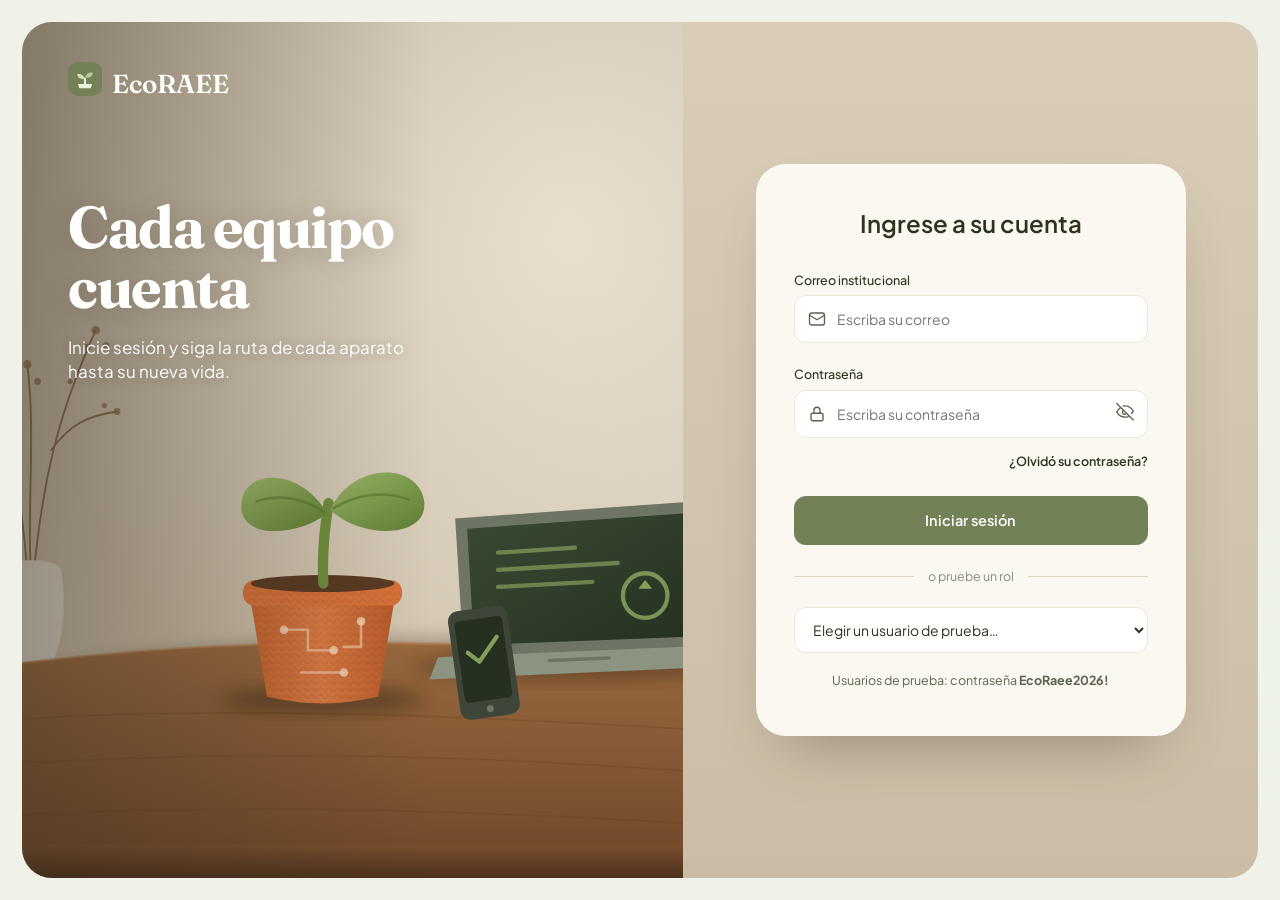
==== frontend/index.html @ bc78b068 "Segundo avance: EcoRAEE Cloud local (frontend, API y base de datos) - Frontend HTML/CSS/JS con login" ====
<!doctype html>
<html lang="es">
<head>
  <meta charset="utf-8">
  <meta name="viewport" content="width=device-width, initial-scale=1">
  <title>EcoRAEE Cloud</title>
  <link rel="icon" href="assets/img/favicon.svg" type="image/svg+xml">
  <link rel="preconnect" href="https://fonts.googleapis.com">
  <link rel="preconnect" href="https://fonts.gstatic.com" crossorigin>
  <link href="https://fonts.googleapis.com/css2?family=Fraunces:opsz,wght@9..144,500;9..144,600;9..144,700&family=Plus+Jakarta+Sans:wght@400;500;600;700&display=swap" rel="stylesheet">
  <link rel="stylesheet" href="css/styles.css">
</head>
<body>
  <div class="app">
    <aside class="lateral" id="lateral" aria-label="Menú principal"></aside>
    <div class="principal">
      <header class="barra">
        <button class="btn-icono menu-movil" id="abrir-menu" aria-label="Abrir menú"></button>
        <form class="buscador" id="buscador" role="search">
          <label class="sr-only" for="q">Buscar equipo</label>
          <input id="q" placeholder="Buscar equipo por código, QR o número de serie (p. ej. DSP-005)" autocomplete="off">
        </form>
        <div class="derecha" id="derecha"></div>
      </header>
      <main class="contenido" id="vista" tabindex="-1"></main>
    </div>
  </div>
  <script type="module" src="js/app.js"></script>
</body>
</html>
---- frontend/css/styles.css ----
/* =====================================================================
   EcoRAEE Cloud - estilos
   Paleta (imagen de referencia): #E7F5DC #CFE1B9 #B6C99B #98A77C #88976C #728156
   ===================================================================== */
:root {
  --g50: #E7F5DC;
  --g100: #CFE1B9;
  --g200: #B6C99B;
  --g300: #98A77C;
  --g400: #88976C;
  --g500: #728156;
  --g600: #5C6A43;          /* pasos oscuros de la misma familia para texto y botones */
  --g700: #46512F;
  --ink: #2C3320;
  --ink-2: #5A6250;
  --ink-3: #868D7C;
  --line: #E3E8DA;
  --bg: #EEF2E8;
  --surface: #FFFFFF;
  --surface-2: #F7F9F3;
  --cream: #FBF8F1;
  --danger: #A8432F;
  --danger-bg: #FBECE8;
  --warn: #9A6B12;
  --warn-bg: #FDF3DD;
  --info-bg: #EAF1F7;
  --info: #3D5A73;
  --radius: 22px;
  --radius-sm: 14px;
  --shadow: 0 18px 50px -20px rgba(70, 81, 47, .28);
  --shadow-sm: 0 6px 18px -10px rgba(70, 81, 47, .35);
  --font: "Plus Jakarta Sans", system-ui, -apple-system, "Segoe UI", sans-serif;
  --font-display: "Fraunces", Georgia, serif;
}

* { box-sizing: border-box; }
html, body { margin: 0; }
body {
  font-family: var(--font);
  color: var(--ink);
  background: radial-gradient(1200px 600px at 10% 0%, #F6F9F1 0%, transparent 60%),
              radial-gradient(900px 500px at 100% 100%, #E4ECD9 0%, transparent 60%), var(--bg);
  min-height: 100vh;
  font-size: 14px;
  line-height: 1.45;
}
a { color: var(--g600); }
h1, h2, h3, h4 { margin: 0; color: var(--ink); }
button, input, select, textarea { font: inherit; color: inherit; }
:focus-visible { outline: 3px solid var(--g300); outline-offset: 2px; }
.sr-only { position: absolute; width: 1px; height: 1px; overflow: hidden; clip: rect(0 0 0 0); white-space: nowrap; }
.muted { color: var(--ink-3); }
.small { font-size: 12px; }
.mono { font-family: ui-monospace, "Cascadia Code", Consolas, monospace; font-size: 12.5px; }
.nowrap { white-space: nowrap; }

/* ---------------------------------------------------------------- botones */
.btn {
  display: inline-flex; align-items: center; justify-content: center; gap: 8px;
  border: 0; border-radius: 999px; padding: 10px 18px; cursor: pointer;
  font-weight: 600; font-size: 13.5px; background: var(--g500); color: #fff;
  transition: background .15s, transform .05s, box-shadow .15s; text-decoration: none; white-space: nowrap;
}
.btn:hover { background: var(--g600); box-shadow: var(--shadow-sm); }
.btn:active { transform: translateY(1px); }
.btn:disabled { opacity: .55; cursor: not-allowed; box-shadow: none; }
.btn.secundario { background: var(--surface); color: var(--ink); border: 1px solid var(--line); }
.btn.secundario:hover { background: var(--surface-2); }
.btn.suave { background: var(--g50); color: var(--g700); }
.btn.suave:hover { background: var(--g100); }
.btn.oscuro { background: var(--ink); }
.btn.oscuro:hover { background: #1c2114; }
.btn.peligro { background: var(--danger-bg); color: var(--danger); }
.btn.peligro:hover { background: #F5D9D2; }
.btn.chico { padding: 6px 12px; font-size: 12.5px; }
.btn-icono {
  width: 40px; height: 40px; border-radius: 50%; border: 1px solid var(--line); background: var(--surface);
  display: inline-grid; place-items: center; cursor: pointer; position: relative; color: var(--ink-2);
}
.btn-icono:hover { background: var(--surface-2); }
.btn-icono .punto { position: absolute; top: 6px; right: 7px; min-width: 16px; height: 16px; border-radius: 99px;
  background: var(--g500); color: #fff; font-size: 10px; font-weight: 700; display: grid; place-items: center; padding: 0 4px; }
svg.i { width: 18px; height: 18px; flex: none; stroke: currentColor; fill: none; stroke-width: 1.8; stroke-linecap: round; stroke-linejoin: round; }

/* ---------------------------------------------------------------- estructura de la app */
.app {
  max-width: 1440px; margin: 28px auto; background: var(--surface); border-radius: 32px;
  box-shadow: var(--shadow); display: grid; grid-template-columns: 248px 1fr; min-height: calc(100vh - 56px); overflow: hidden;
}
.lateral {
  padding: 26px 18px; display: flex; flex-direction: column; gap: 22px; border-right: 1px solid var(--line);
  background: linear-gradient(180deg, #FFFFFF 0%, var(--surface-2) 100%);
}
.marca { display: flex; align-items: center; gap: 10px; padding: 0 8px; text-decoration: none; color: var(--ink); }
.marca .logo { width: 38px; height: 38px; }
.marca b { font-family: var(--font-display); font-size: 21px; letter-spacing: -.3px; }
.marca small { display: block; color: var(--ink-3); font-size: 11px; margin-top: -2px; }
.nav-grupo { display: flex; flex-direction: column; gap: 2px; }
.nav-grupo h4 { font-size: 11px; text-transform: uppercase; letter-spacing: .08em; color: var(--ink-3); margin: 6px 12px; font-weight: 700; }
.nav a {
  display: flex; align-items: center; gap: 12px; padding: 10px 14px; border-radius: 14px; color: var(--ink-2);
  text-decoration: none; font-weight: 500;
}
.nav a:hover { background: var(--g50); color: var(--ink); }
.nav a.activo { background: var(--g100); color: var(--ink); font-weight: 700; }
.nav a .cuenta { margin-left: auto; background: var(--g50); color: var(--g700); font-size: 11px; font-weight: 700; padding: 2px 9px; border-radius: 99px; }
.nav a.activo .cuenta { background: var(--surface); }
.lateral .pie { margin-top: auto; padding: 14px; border-radius: 18px; background: var(--g50); font-size: 12px; color: var(--g700); }
.lateral .pie b { display: block; font-size: 13px; color: var(--ink); margin-bottom: 4px; }

.principal { display: flex; flex-direction: column; min-width: 0; background: var(--surface); }
.barra {
  display: flex; align-items: center; gap: 12px; padding: 20px 32px; position: sticky; top: 0; z-index: 5;
  background: rgba(255, 255, 255, .92); backdrop-filter: blur(8px); border-bottom: 1px solid transparent;
}
.buscador { flex: 1; max-width: 520px; position: relative; }
.buscador input {
  width: 100%; border: 0; background: var(--surface-2); border-radius: 999px; padding: 12px 18px 12px 44px;
  border: 1px solid var(--line);
}
.buscador input:focus { outline: none; border-color: var(--g300); background: #fff; }
.buscador svg { position: absolute; left: 16px; top: 50%; transform: translateY(-50%); color: var(--ink-3); }
.barra .derecha { margin-left: auto; display: flex; align-items: center; gap: 10px; }
.perfil { display: flex; align-items: center; gap: 10px; padding: 4px 6px 4px 4px; border-radius: 999px; border: 1px solid var(--line); background: #fff; cursor: pointer; }
.avatar { width: 34px; height: 34px; border-radius: 50%; display: grid; place-items: center; font-weight: 700; font-size: 13px; background: var(--g200); color: var(--g700); }
.perfil .nombre { font-weight: 600; font-size: 13px; line-height: 1.1; }
.perfil .rol { font-size: 11px; color: var(--ink-3); }
.menu-movil { display: none; }

.contenido { padding: 8px 32px 40px; display: flex; flex-direction: column; gap: 22px; }
.cabecera { display: flex; align-items: flex-end; justify-content: space-between; gap: 16px; flex-wrap: wrap; }
.cabecera h1 { font-family: var(--font-display); font-size: 30px; font-weight: 600; letter-spacing: -.5px; }
.cabecera p { margin: 4px 0 0; color: var(--ink-3); }
.acciones { display: flex; gap: 10px; flex-wrap: wrap; align-items: center; }
.migas { font-size: 12.5px; color: var(--ink-3); }
.migas a { color: var(--ink-3); text-decoration: none; }
.migas a:hover { color: var(--g600); }

/* ---------------------------------------------------------------- tarjetas */
.tarjeta { background: var(--surface); border: 1px solid var(--line); border-radius: var(--radius); padding: 22px; }
.tarjeta.suave { background: var(--surface-2); }
.tarjeta h3 { font-size: 16px; font-weight: 700; }
.tarjeta .sub { color: var(--ink-3); font-size: 12.5px; margin-top: 2px; }
.tarjeta-cab { display: flex; align-items: center; justify-content: space-between; gap: 12px; margin-bottom: 14px; }
.grid { display: grid; gap: 18px; }
.g-2 { grid-template-columns: repeat(2, minmax(0, 1fr)); }
.g-3 { grid-template-columns: repeat(3, minmax(0, 1fr)); }
.g-4 { grid-template-columns: repeat(4, minmax(0, 1fr)); }
.g-panel { grid-template-columns: minmax(0, 2fr) minmax(0, 1fr); }

.hero {
  position: relative; overflow: hidden; border-radius: 26px; padding: 30px 34px; min-height: 210px;
  background: linear-gradient(115deg, var(--g50) 0%, #F4F9EE 45%, var(--g100) 100%); border: 1px solid var(--g100);
  display: grid; grid-template-columns: minmax(0, 1.1fr) minmax(0, 1fr); align-items: center;
}
.hero h2 { font-family: var(--font-display); font-size: 32px; font-weight: 600; letter-spacing: -.6px; line-height: 1.1; }
.hero p { color: var(--ink-2); margin: 8px 0 0; max-width: 46ch; }
.hero .hora { font-family: var(--font-display); font-size: 44px; color: var(--g600); margin-top: 16px; font-weight: 500; }
.hero .ilustracion { justify-self: end; width: 100%; max-width: 380px; height: auto; }
.hero .chip-rol { display: inline-flex; align-items: center; gap: 8px; background: #fff; border-radius: 99px; padding: 6px 12px; font-size: 12px; font-weight: 600; color: var(--g700); margin-bottom: 14px; box-shadow: var(--shadow-sm); }

.kpi { border-radius: var(--radius); padding: 18px 20px; background: var(--surface-2); border: 1px solid var(--line); display: flex; flex-direction: column; gap: 6px; }
.kpi .et { font-size: 12.5px; color: var(--ink-2); font-weight: 600; display: flex; align-items: center; gap: 8px; }
.kpi .et span.ic { width: 30px; height: 30px; border-radius: 10px; display: grid; place-items: center; background: var(--g100); color: var(--g700); }
.kpi .val { font-family: var(--font-display); font-size: 32px; font-weight: 600; letter-spacing: -.5px; }
.kpi .val small { font-family: var(--font); font-size: 13px; color: var(--ink-3); font-weight: 500; margin-left: 4px; }
.kpi .pie { font-size: 12px; color: var(--ink-3); }
.kpi.t1 { background: var(--g50); border-color: var(--g100); }
.kpi.t2 { background: #F3F7EC; }
.kpi.t3 { background: var(--cream); border-color: #EFE9DA; }
.kpi.t4 { background: #F1F4EC; }

/* barras horizontales (una sola serie: un solo tono) */
.barras { display: flex; flex-direction: column; gap: 10px; }
.barra-fila { display: grid; grid-template-columns: 170px 1fr 70px; align-items: center; gap: 12px; font-size: 13px; }
.barra-fila .pista { height: 12px; background: var(--surface-2); border-radius: 99px; overflow: hidden; }
.barra-fila .relleno { height: 100%; background: var(--g400); border-radius: 0 4px 4px 0; }
.barra-fila .num { text-align: right; font-weight: 700; color: var(--ink); }
.barra-fila .num small { color: var(--ink-3); font-weight: 500; }

/* anillos de ocupación (como el contador "Days left" de la referencia) */
.anillos { display: grid; grid-template-columns: repeat(auto-fill, minmax(150px, 1fr)); gap: 14px; }
.anillo { text-align: center; padding: 16px 10px; border-radius: 18px; background: var(--surface-2); }
.anillo svg { width: 110px; height: 110px; }
.anillo .t { font-weight: 700; font-size: 13px; margin-top: 6px; }
.anillo .s { font-size: 12px; color: var(--ink-3); }

/* ---------------------------------------------------------------- tablas */
.tabla-caja { overflow-x: auto; border: 1px solid var(--line); border-radius: var(--radius); background: #fff; }
table.tabla { width: 100%; border-collapse: collapse; font-size: 13px; }
.tabla th { text-align: left; font-size: 11.5px; text-transform: uppercase; letter-spacing: .05em; color: var(--ink-3); font-weight: 700;
  padding: 14px 16px; background: var(--surface-2); border-bottom: 1px solid var(--line); white-space: nowrap; }
.tabla td { padding: 12px 16px; border-bottom: 1px solid var(--line); vertical-align: middle; }
.tabla tr:last-child td { border-bottom: 0; }
.tabla tbody tr:hover td { background: #FBFCF9; }
.tabla tr.clic { cursor: pointer; }
.tabla td.acc { text-align: right; white-space: nowrap; }
.tabla td.acc .btn { margin-left: 6px; }
.vacio { padding: 40px 20px; text-align: center; color: var(--ink-3); }
.vacio svg { width: 120px; height: auto; display: block; margin: 0 auto 12px; }

.filtros { display: flex; gap: 10px; flex-wrap: wrap; align-items: center; }
.filtros select, .filtros input {
  border: 1px solid var(--line); border-radius: 999px; padding: 9px 14px; background: #fff; min-width: 150px;
}
.chips { display: flex; gap: 8px; flex-wrap: wrap; }
.chip { border: 1px solid var(--line); background: #fff; border-radius: 99px; padding: 7px 14px; cursor: pointer; font-size: 12.5px; font-weight: 600; color: var(--ink-2); }
.chip.activo { background: var(--ink); color: #fff; border-color: var(--ink); }

/* insignias de estado: siempre con texto (nunca solo color) */
.est { display: inline-flex; align-items: center; gap: 6px; padding: 4px 10px; border-radius: 99px; font-size: 12px; font-weight: 600; white-space: nowrap; background: var(--surface-2); color: var(--ink-2); }
.est::before { content: ""; width: 7px; height: 7px; border-radius: 50%; background: currentColor; opacity: .8; }
.est.verde { background: var(--g50); color: var(--g700); }
.est.oliva { background: var(--g100); color: var(--g700); }
.est.crema { background: var(--warn-bg); color: var(--warn); }
.est.gris { background: #EFF0EC; color: #5D6257; }
.est.azul { background: var(--info-bg); color: var(--info); }
.est.rojo { background: var(--danger-bg); color: var(--danger); }
.est.oscuro { background: var(--ink); color: #fff; }

/* ---------------------------------------------------------------- detalle del dispositivo */
.ficha { display: grid; grid-template-columns: 300px 1fr; gap: 18px; }
.ficha .foto { border-radius: 20px; background: var(--g50); display: grid; place-items: center; aspect-ratio: 1 / .8; }
.ficha .foto svg { width: 70%; }
.datos { display: grid; grid-template-columns: repeat(2, minmax(0, 1fr)); gap: 12px 18px; margin: 0; }
.datos div { min-width: 0; }
.datos dt { font-size: 11.5px; color: var(--ink-3); text-transform: uppercase; letter-spacing: .05em; font-weight: 700; }
.datos dd { margin: 2px 0 0; font-weight: 600; overflow-wrap: anywhere; }
.linea-vida { list-style: none; padding: 0; margin: 0; position: relative; }
.linea-vida li { position: relative; padding: 0 0 18px 34px; }
.linea-vida li::before { content: ""; position: absolute; left: 11px; top: 22px; bottom: 0; width: 2px; background: var(--g100); }
.linea-vida li:last-child::before { display: none; }
.linea-vida .bola { position: absolute; left: 0; top: 0; width: 24px; height: 24px; border-radius: 50%; background: var(--g100); color: var(--g700); display: grid; place-items: center; font-size: 11px; font-weight: 700; }
.linea-vida li:last-child .bola { background: var(--g500); color: #fff; }
.linea-vida .que { font-weight: 700; }
.linea-vida .cuando { font-size: 12px; color: var(--ink-3); }
.pasos { display: flex; gap: 6px; flex-wrap: wrap; }
.paso { padding: 6px 12px; border-radius: 99px; font-size: 12px; font-weight: 600; background: var(--surface-2); color: var(--ink-3); border: 1px dashed var(--line); }
.paso.hecho { background: var(--g50); color: var(--g700); border-style: solid; border-color: var(--g100); }
.paso.actual { background: var(--g500); color: #fff; border-color: var(--g500); }

/* ---------------------------------------------------------------- tarjetas de categoría (referencia 2) */
.categorias { display: grid; grid-template-columns: repeat(auto-fill, minmax(160px, 1fr)); gap: 14px; }
.cat { border-radius: 20px; padding: 16px; text-align: center; background: var(--surface-2); position: relative; cursor: pointer; border: 1px solid transparent; text-decoration: none; color: var(--ink); }
.cat:hover { border-color: var(--g200); }
.cat svg { width: 86px; height: 86px; display: block; margin: 6px auto 8px; }
.cat b { display: block; font-size: 13.5px; }
.cat span { font-size: 12px; color: var(--ink-3); }
.cat .tag { position: absolute; top: 12px; left: 12px; background: var(--ink); color: #fff; font-size: 11px; font-weight: 700; padding: 3px 9px; border-radius: 99px; }
.cat:nth-child(4n+1) { background: #EEF4F7; }
.cat:nth-child(4n+2) { background: #F7F0EC; }
.cat:nth-child(4n+3) { background: #F1F3EE; }
.cat:nth-child(4n+4) { background: var(--cream); }

/* ---------------------------------------------------------------- formularios y modal */
.modal-fondo { position: fixed; inset: 0; background: rgba(36, 42, 26, .42); display: grid; place-items: center; z-index: 50; padding: 20px; animation: aparecer .15s ease-out; }
.modal { background: #fff; border-radius: 26px; width: min(620px, 100%); max-height: calc(100vh - 40px); overflow: auto; box-shadow: var(--shadow); }
.modal.ancho { width: min(860px, 100%); }
.modal header { padding: 22px 26px 6px; display: flex; align-items: flex-start; justify-content: space-between; gap: 12px; }
.modal header h3 { font-family: var(--font-display); font-size: 22px; font-weight: 600; }
.modal header p { margin: 4px 0 0; color: var(--ink-3); font-size: 13px; }
.modal .cuerpo { padding: 14px 26px 6px; }
.modal footer { padding: 16px 26px 22px; display: flex; justify-content: flex-end; gap: 10px; }
@keyframes aparecer { from { opacity: 0; } to { opacity: 1; } }

.form { display: grid; grid-template-columns: repeat(2, minmax(0, 1fr)); gap: 14px 16px; }
.campo { display: flex; flex-direction: column; gap: 6px; min-width: 0; }
.campo.completo { grid-column: 1 / -1; }
.campo label { font-size: 12.5px; font-weight: 600; color: var(--ink-2); }
.campo label .req { color: var(--danger); margin-left: 2px; }
.campo input, .campo select, .campo textarea {
  border: 1px solid var(--line); border-radius: 14px; padding: 11px 14px; background: var(--surface-2); width: 100%;
}
.campo textarea { min-height: 90px; resize: vertical; }
.campo input:focus, .campo select:focus, .campo textarea:focus { outline: none; border-color: var(--g400); background: #fff; box-shadow: 0 0 0 4px var(--g50); }
.campo.error input, .campo.error select, .campo.error textarea { border-color: var(--danger); background: #FFF9F7; }
.campo .ayuda { font-size: 11.5px; color: var(--ink-3); }
.campo .msg { font-size: 12px; color: var(--danger); min-height: 0; }
.campo.check { flex-direction: row; align-items: center; gap: 10px; }
.campo.check input { width: 18px; height: 18px; accent-color: var(--g500); }
.aviso { border-radius: 14px; padding: 12px 14px; font-size: 13px; display: flex; gap: 10px; align-items: flex-start; }
.aviso.error { background: var(--danger-bg); color: var(--danger); }
.aviso.info { background: var(--g50); color: var(--g700); }
.aviso.alerta { background: var(--warn-bg); color: var(--warn); }
.filas-disp { display: flex; flex-direction: column; gap: 10px; grid-column: 1 / -1; }
.fila-disp { display: grid; grid-template-columns: 1.1fr 1fr 1fr 1fr 90px 40px; gap: 8px; align-items: start; padding: 10px; border-radius: 14px; background: var(--surface-2); }
.fila-disp .campo input, .fila-disp .campo select { padding: 9px 10px; background: #fff; }

/* ---------------------------------------------------------------- notificaciones */
.toasts { position: fixed; right: 22px; bottom: 22px; display: flex; flex-direction: column; gap: 10px; z-index: 60; }
.toast { background: var(--ink); color: #fff; padding: 12px 16px; border-radius: 14px; box-shadow: var(--shadow); max-width: 380px; font-size: 13px; display: flex; gap: 10px; align-items: flex-start; animation: subir .2s ease-out; }
.toast.error { background: var(--danger); }
.toast.ok { background: var(--g600); }
@keyframes subir { from { transform: translateY(10px); opacity: 0; } to { transform: none; opacity: 1; } }
.cargando { padding: 50px; text-align: center; color: var(--ink-3); }
.spinner { width: 26px; height: 26px; border-radius: 50%; border: 3px solid var(--g100); border-top-color: var(--g500); animation: girar .8s linear infinite; margin: 0 auto 10px; }
@keyframes girar { to { transform: rotate(360deg); } }

/* ---------------------------------------------------------------- red de flujo */
.red-svg { width: 100%; height: auto; display: block; }
.red-svg .nodo rect { fill: #fff; stroke: var(--g300); stroke-width: 1.5; }
.red-svg .nodo.FUENTE rect, .red-svg .nodo.SUMIDERO rect { fill: var(--ink); stroke: var(--ink); }
.red-svg .nodo.FUENTE text, .red-svg .nodo.SUMIDERO text { fill: #fff; }
.red-svg .nodo.CENTRO rect { fill: var(--g50); }
.red-svg .nodo.DESTINO rect { fill: var(--cream); stroke: #DCCFAF; }
.red-svg .nodo text { font-size: 12px; font-weight: 700; fill: var(--ink); }
.red-svg .nodo text.sub { font-size: 10px; font-weight: 500; fill: var(--ink-3); }
.red-svg .arista path { fill: none; stroke: var(--g200); }
.red-svg .arista.flujo path { stroke: var(--g500); }
.red-svg .arista.corte path { stroke: var(--danger); stroke-dasharray: 7 5; }
.red-svg .arista text { font-size: 11px; font-weight: 700; fill: var(--ink-2); paint-order: stroke; stroke: #fff; stroke-width: 4px; }
.red-svg .arista:hover path { stroke-width: 6 !important; }
.leyenda { display: flex; gap: 18px; flex-wrap: wrap; font-size: 12.5px; color: var(--ink-2); }
.leyenda span { display: inline-flex; align-items: center; gap: 8px; }
.leyenda i { width: 28px; height: 0; border-top: 3px solid var(--g500); display: inline-block; }
.leyenda i.corte { border-top: 3px dashed var(--danger); }
.leyenda i.vacia { border-top-color: var(--g200); }
.grande { font-family: var(--font-display); font-size: 46px; font-weight: 600; letter-spacing: -1px; line-height: 1; color: var(--g600); }

/* ---------------------------------------------------------------- inicio de sesión (referencia 1) */
.login {
  min-height: 100vh; display: grid; grid-template-columns: 1.15fr 1fr; padding: 22px; gap: 0;
  background: var(--bg);
}
.login .escena {
  position: relative; border-radius: 30px 0 0 30px; overflow: hidden; min-height: 600px;
  background: #CDBFA9 url("../assets/img/login-escena.svg") center bottom / cover no-repeat;
  display: flex; flex-direction: column; padding: 40px 46px; color: #fff;
}
.login .escena::after { content: ""; position: absolute; inset: 0; background: linear-gradient(90deg, rgba(48, 40, 28, .38) 0%, rgba(48, 40, 28, 0) 62%); pointer-events: none; }
.login .escena > * { position: relative; z-index: 1; }
.login .escena .marca-login { font-family: var(--font-display); font-size: 26px; font-weight: 600; display: flex; align-items: center; gap: 10px; }
.login .escena h1 { font-family: var(--font-display); color: #fff; font-size: clamp(38px, 4.6vw, 62px); line-height: 1.02; letter-spacing: -1.5px; margin-top: 90px; max-width: 11ch; font-weight: 700; text-shadow: 0 2px 30px rgba(0,0,0,.18); }
.login .escena p { font-size: 17px; margin: 18px 0 0; max-width: 32ch; text-shadow: 0 1px 14px rgba(0,0,0,.25); }
.login .lado-form {
  background: linear-gradient(180deg, #D9CDB8 0%, #CBBDA5 100%); border-radius: 0 30px 30px 0; display: grid; place-items: center; padding: 30px;
}
.login .caja {
  width: min(430px, 100%); background: var(--cream); border-radius: 30px; padding: 42px 38px 34px; box-shadow: 0 30px 60px -30px rgba(60, 48, 30, .45);
}
.login .caja h2 { text-align: center; font-weight: 600; font-size: 24px; margin-bottom: 30px; }
.login .campo label { color: var(--ink); font-weight: 500; }
.login .control { position: relative; }
.login .control svg.i { position: absolute; left: 14px; top: 50%; transform: translateY(-50%); color: var(--ink-2); }
.login .control input { width: 100%; background: #fff; border: 1px solid #EEE7D8; border-radius: 12px; padding: 13px 44px 13px 42px; }
.login .control input:focus { outline: none; border-color: var(--g400); box-shadow: 0 0 0 4px var(--g50); }
.login .ojo { position: absolute; right: 8px; top: 50%; transform: translateY(-50%); border: 0; background: none; cursor: pointer; padding: 6px; color: var(--ink-2); }
.login .ojo svg.i { position: static; transform: none; }
.login .olvido { text-align: right; font-size: 12.5px; font-weight: 600; margin-top: 8px; }
.login .olvido button { background: none; border: 0; cursor: pointer; color: var(--ink); font-weight: 600; padding: 0; }
.login .btn.entrar { width: 100%; border-radius: 12px; padding: 14px; margin-top: 26px; font-size: 14.5px; background: var(--g500); }
.login .btn.entrar:hover { background: var(--g600); }
.login .separador { display: flex; align-items: center; gap: 14px; color: var(--ink-3); font-size: 12.5px; margin: 22px 0; }
.login .separador::before, .login .separador::after { content: ""; height: 1px; background: #DDD3C1; flex: 1; }
.login .demo { width: 100%; background: #fff; border: 1px solid #EEE7D8; border-radius: 12px; padding: 12px 14px; }
.login .pie-login { text-align: center; font-size: 12.5px; margin-top: 18px; color: var(--ink-2); }

/* ---------------------------------------------------------------- adaptable */
@media (max-width: 1180px) {
  .g-4 { grid-template-columns: repeat(2, minmax(0, 1fr)); }
  .g-panel { grid-template-columns: 1fr; }
}
@media (max-width: 960px) {
  .app { grid-template-columns: 1fr; margin: 0; border-radius: 0; }
  .lateral { position: fixed; inset: 0 auto 0 0; width: 270px; z-index: 40; transform: translateX(-100%); transition: transform .2s; box-shadow: var(--shadow); background: #fff; overflow-y: auto; }
  .lateral.abierto { transform: none; }
  .menu-movil { display: inline-grid; }
  .barra, .contenido { padding-left: 16px; padding-right: 16px; }
  .hero { grid-template-columns: 1fr; }
  .hero .ilustracion { display: none; }
  .ficha { grid-template-columns: 1fr; }
  .g-2, .g-3 { grid-template-columns: 1fr; }
  .login { grid-template-columns: 1fr; padding: 0; }
  .login .escena { border-radius: 0; min-height: 300px; }
  .login .escena h1 { margin-top: 40px; }
  .login .lado-form { border-radius: 0; }
  .perfil .nombre, .perfil .rol { display: none; }
}
@media (max-width: 620px) {
  .g-4, .form, .datos { grid-template-columns: 1fr; }
  .fila-disp { grid-template-columns: 1fr 1fr; }
  .barra-fila { grid-template-columns: 100px 1fr 56px; }
  .cabecera h1 { font-size: 24px; }
}
[hidden] { display: none !important; }
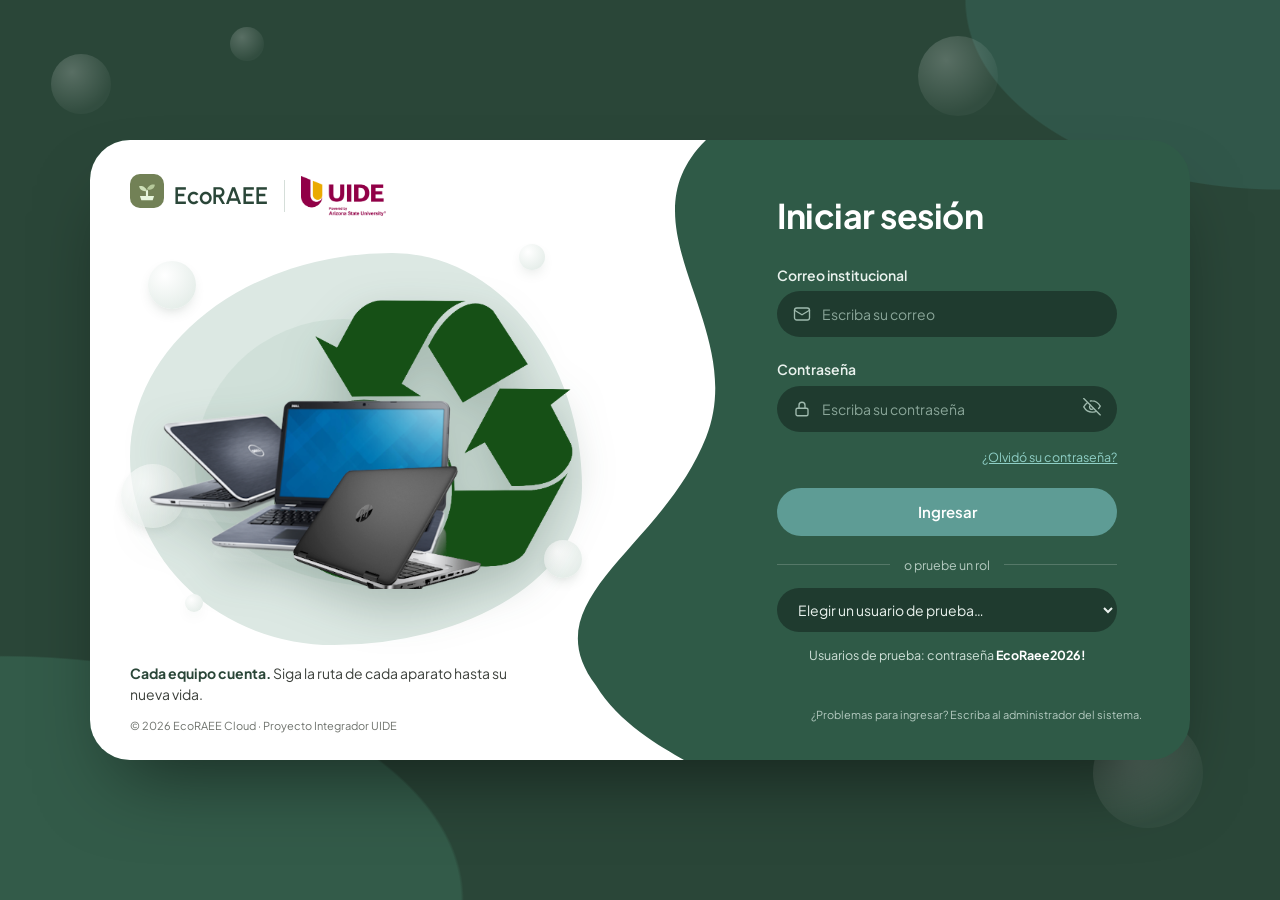
==== commit 49de4a87: "rediseño generañ" ====
--- a/frontend/index.html
+++ b/frontend/index.html
@@ -7,23 +7,23 @@
   <link rel="icon" href="assets/img/favicon.svg" type="image/svg+xml">
   <link rel="preconnect" href="https://fonts.googleapis.com">
   <link rel="preconnect" href="https://fonts.gstatic.com" crossorigin>
-  <link href="https://fonts.googleapis.com/css2?family=Fraunces:opsz,wght@9..144,500;9..144,600;9..144,700&family=Plus+Jakarta+Sans:wght@400;500;600;700&display=swap" rel="stylesheet">
+  <link href="https://fonts.googleapis.com/css2?family=Urbanist:wght@400;500;600;700&family=Plus+Jakarta+Sans:wght@400;500;600;700&display=swap" rel="stylesheet">
   <link rel="stylesheet" href="css/styles.css">
 </head>
 <body>
   <div class="app">
-    <aside class="lateral" id="lateral" aria-label="Menú principal"></aside>
-    <div class="principal">
-      <header class="barra">
-        <button class="btn-icono menu-movil" id="abrir-menu" aria-label="Abrir menú"></button>
+    <header class="barra" id="barra">
+      <a class="marca" href="#/panel" id="marca"></a>
+      <nav class="nav" id="nav" aria-label="Menú principal"></nav>
+      <div class="derecha" id="derecha">
         <form class="buscador" id="buscador" role="search">
           <label class="sr-only" for="q">Buscar equipo</label>
-          <input id="q" placeholder="Buscar equipo por código, QR o número de serie (p. ej. DSP-005)" autocomplete="off">
+          <input id="q" placeholder="Buscar equipo" autocomplete="off">
         </form>
-        <div class="derecha" id="derecha"></div>
-      </header>
-      <main class="contenido" id="vista" tabindex="-1"></main>
-    </div>
+      </div>
+      <button class="btn-icono menu-movil" id="abrir-menu" aria-label="Abrir menú" aria-controls="nav" aria-expanded="false"></button>
+    </header>
+    <main class="contenido" id="vista" tabindex="-1"></main>
   </div>
   <script type="module" src="js/app.js"></script>
 </body>
--- a/frontend/css/styles.css
+++ b/frontend/css/styles.css
@@ -1,6 +1,7 @@
 /* =====================================================================
    EcoRAEE Cloud - estilos
-   Paleta (imagen de referencia): #E7F5DC #CFE1B9 #B6C99B #98A77C #88976C #728156
+   Paleta: #E7F5DC #CFE1B9 #B6C99B #98A77C #88976C #728156 + verde oscuro #0B3B2C
+   Fondo blanco, texto negro (o blanco sobre verde oscuro), botones verdes.
    ===================================================================== */
 :root {
   --g50: #E7F5DC;
@@ -9,42 +10,36 @@
   --g300: #98A77C;
   --g400: #88976C;
   --g500: #728156;
-  --g600: #5C6A43;          /* pasos oscuros de la misma familia para texto y botones */
+  --g600: #5C6A43;
   --g700: #46512F;
-  --ink: #2C3320;
-  --ink-2: #5A6250;
-  --ink-3: #868D7C;
-  --line: #E3E8DA;
-  --bg: #EEF2E8;
+  --g900: #0B3B2C;          /* verde oscuro de la referencia (botones principales) */
+  --g900-h: #082D21;
+  --ink: #111411;
+  --ink-2: #3C403B;
+  --ink-3: #6E726C;
+  --line: #E8EAE5;
+  --bg: #FFFFFF;
   --surface: #FFFFFF;
-  --surface-2: #F7F9F3;
-  --cream: #FBF8F1;
+  --surface-2: #F5F6F3;
+  --cream: #F6F3EC;
   --danger: #A8432F;
   --danger-bg: #FBECE8;
   --warn: #9A6B12;
   --warn-bg: #FDF3DD;
   --info-bg: #EAF1F7;
   --info: #3D5A73;
-  --radius: 22px;
+  --radius: 26px;
   --radius-sm: 14px;
-  --shadow: 0 18px 50px -20px rgba(70, 81, 47, .28);
-  --shadow-sm: 0 6px 18px -10px rgba(70, 81, 47, .35);
+  --shadow: 0 24px 60px -24px rgba(17, 20, 17, .25);
+  --shadow-sm: 0 8px 20px -12px rgba(17, 20, 17, .3);
   --font: "Plus Jakarta Sans", system-ui, -apple-system, "Segoe UI", sans-serif;
-  --font-display: "Fraunces", Georgia, serif;
+  --font-display: "Urbanist", "Plus Jakarta Sans", system-ui, sans-serif;
 }
 
 * { box-sizing: border-box; }
 html, body { margin: 0; }
-body {
-  font-family: var(--font);
-  color: var(--ink);
-  background: radial-gradient(1200px 600px at 10% 0%, #F6F9F1 0%, transparent 60%),
-              radial-gradient(900px 500px at 100% 100%, #E4ECD9 0%, transparent 60%), var(--bg);
-  min-height: 100vh;
-  font-size: 14px;
-  line-height: 1.45;
-}
-a { color: var(--g600); }
+body { font-family: var(--font); color: var(--ink); background: #fff; min-height: 100vh; font-size: 14px; line-height: 1.45; }
+a { color: var(--ink); }
 h1, h2, h3, h4 { margin: 0; color: var(--ink); }
 button, input, select, textarea { font: inherit; color: inherit; }
 :focus-visible { outline: 3px solid var(--g300); outline-offset: 2px; }
@@ -57,118 +52,161 @@
 /* ---------------------------------------------------------------- botones */
 .btn {
   display: inline-flex; align-items: center; justify-content: center; gap: 8px;
-  border: 0; border-radius: 999px; padding: 10px 18px; cursor: pointer;
-  font-weight: 600; font-size: 13.5px; background: var(--g500); color: #fff;
+  border: 0; border-radius: 999px; padding: 11px 20px; cursor: pointer;
+  font-weight: 600; font-size: 13.5px; background: var(--g900); color: #fff;
   transition: background .15s, transform .05s, box-shadow .15s; text-decoration: none; white-space: nowrap;
 }
-.btn:hover { background: var(--g600); box-shadow: var(--shadow-sm); }
+.btn:hover { background: var(--g900-h); box-shadow: var(--shadow-sm); }
 .btn:active { transform: translateY(1px); }
 .btn:disabled { opacity: .55; cursor: not-allowed; box-shadow: none; }
-.btn.secundario { background: var(--surface); color: var(--ink); border: 1px solid var(--line); }
+.btn.secundario { background: #fff; color: var(--ink); border: 1px solid #D9DCD5; }
 .btn.secundario:hover { background: var(--surface-2); }
-.btn.suave { background: var(--g50); color: var(--g700); }
-.btn.suave:hover { background: var(--g100); }
+.btn.suave { background: var(--g100); color: var(--ink); }
+.btn.suave:hover { background: var(--g200); }
 .btn.oscuro { background: var(--ink); }
-.btn.oscuro:hover { background: #1c2114; }
+.btn.oscuro:hover { background: #000; }
 .btn.peligro { background: var(--danger-bg); color: var(--danger); }
 .btn.peligro:hover { background: #F5D9D2; }
-.btn.chico { padding: 6px 12px; font-size: 12.5px; }
+.btn.chico { padding: 7px 13px; font-size: 12.5px; }
+.btn.texto { background: none; color: var(--ink); padding-left: 6px; padding-right: 6px; }
+.btn.texto:hover { box-shadow: none; text-decoration: underline; }
 .btn-icono {
-  width: 40px; height: 40px; border-radius: 50%; border: 1px solid var(--line); background: var(--surface);
-  display: inline-grid; place-items: center; cursor: pointer; position: relative; color: var(--ink-2);
+  width: 42px; height: 42px; border-radius: 50%; border: 1px solid #D9DCD5; background: #fff;
+  display: inline-grid; place-items: center; cursor: pointer; position: relative; color: var(--ink);
 }
 .btn-icono:hover { background: var(--surface-2); }
-.btn-icono .punto { position: absolute; top: 6px; right: 7px; min-width: 16px; height: 16px; border-radius: 99px;
-  background: var(--g500); color: #fff; font-size: 10px; font-weight: 700; display: grid; place-items: center; padding: 0 4px; }
+.btn-icono .punto { position: absolute; top: 4px; right: 4px; min-width: 17px; height: 17px; border-radius: 99px;
+  background: var(--g900); color: #fff; font-size: 10px; font-weight: 700; display: grid; place-items: center; padding: 0 4px; }
 svg.i { width: 18px; height: 18px; flex: none; stroke: currentColor; fill: none; stroke-width: 1.8; stroke-linecap: round; stroke-linejoin: round; }
 
-/* ---------------------------------------------------------------- estructura de la app */
-.app {
-  max-width: 1440px; margin: 28px auto; background: var(--surface); border-radius: 32px;
-  box-shadow: var(--shadow); display: grid; grid-template-columns: 248px 1fr; min-height: calc(100vh - 56px); overflow: hidden;
-}
-.lateral {
-  padding: 26px 18px; display: flex; flex-direction: column; gap: 22px; border-right: 1px solid var(--line);
-  background: linear-gradient(180deg, #FFFFFF 0%, var(--surface-2) 100%);
-}
-.marca { display: flex; align-items: center; gap: 10px; padding: 0 8px; text-decoration: none; color: var(--ink); }
-.marca .logo { width: 38px; height: 38px; }
-.marca b { font-family: var(--font-display); font-size: 21px; letter-spacing: -.3px; }
-.marca small { display: block; color: var(--ink-3); font-size: 11px; margin-top: -2px; }
-.nav-grupo { display: flex; flex-direction: column; gap: 2px; }
-.nav-grupo h4 { font-size: 11px; text-transform: uppercase; letter-spacing: .08em; color: var(--ink-3); margin: 6px 12px; font-weight: 700; }
-.nav a {
-  display: flex; align-items: center; gap: 12px; padding: 10px 14px; border-radius: 14px; color: var(--ink-2);
-  text-decoration: none; font-weight: 500;
-}
-.nav a:hover { background: var(--g50); color: var(--ink); }
-.nav a.activo { background: var(--g100); color: var(--ink); font-weight: 700; }
-.nav a .cuenta { margin-left: auto; background: var(--g50); color: var(--g700); font-size: 11px; font-weight: 700; padding: 2px 9px; border-radius: 99px; }
-.nav a.activo .cuenta { background: var(--surface); }
-.lateral .pie { margin-top: auto; padding: 14px; border-radius: 18px; background: var(--g50); font-size: 12px; color: var(--g700); }
-.lateral .pie b { display: block; font-size: 13px; color: var(--ink); margin-bottom: 4px; }
-
-.principal { display: flex; flex-direction: column; min-width: 0; background: var(--surface); }
+/* ---------------------------------------------------------------- estructura: barra superior con menús desplegables */
+.app { min-height: 100vh; overflow-x: clip; }
+#vista:focus { outline: none; }
 .barra {
-  display: flex; align-items: center; gap: 12px; padding: 20px 32px; position: sticky; top: 0; z-index: 5;
-  background: rgba(255, 255, 255, .92); backdrop-filter: blur(8px); border-bottom: 1px solid transparent;
-}
-.buscador { flex: 1; max-width: 520px; position: relative; }
-.buscador input {
-  width: 100%; border: 0; background: var(--surface-2); border-radius: 999px; padding: 12px 18px 12px 44px;
-  border: 1px solid var(--line);
-}
-.buscador input:focus { outline: none; border-color: var(--g300); background: #fff; }
-.buscador svg { position: absolute; left: 16px; top: 50%; transform: translateY(-50%); color: var(--ink-3); }
-.barra .derecha { margin-left: auto; display: flex; align-items: center; gap: 10px; }
-.perfil { display: flex; align-items: center; gap: 10px; padding: 4px 6px 4px 4px; border-radius: 999px; border: 1px solid var(--line); background: #fff; cursor: pointer; }
-.avatar { width: 34px; height: 34px; border-radius: 50%; display: grid; place-items: center; font-weight: 700; font-size: 13px; background: var(--g200); color: var(--g700); }
+  position: sticky; top: 0; z-index: 30; background: rgba(255, 255, 255, .94); backdrop-filter: blur(10px);
+  display: flex; align-items: center; gap: 18px; padding: 18px max(28px, calc((100vw - 1320px) / 2)); border-bottom: 1px solid transparent;
+}
+.barra.sombra { border-bottom-color: var(--line); }
+.marca { display: flex; align-items: center; gap: 10px; text-decoration: none; color: var(--ink); flex: none; }
+.marca .logo { width: 36px; height: 36px; }
+.marca b { font-family: var(--font-display); font-size: 21px; font-weight: 700; letter-spacing: -.2px; }
+.nav { display: flex; align-items: center; gap: 6px; margin: 0 auto; }
+.nav > a, .nav .grupo > button {
+  display: inline-flex; align-items: center; gap: 6px; padding: 10px 18px; border-radius: 999px; border: 0; background: none;
+  color: var(--ink); text-decoration: none; font-weight: 500; font-size: 14.5px; cursor: pointer;
+}
+.nav > a:hover, .nav .grupo > button:hover, .nav .grupo:focus-within > button { background: var(--surface-2); }
+.nav > a.activo, .nav .grupo.activo > button { background: var(--g100); }
+.nav .grupo { position: relative; }
+.nav .grupo > button svg { width: 14px; height: 14px; transition: transform .15s; }
+.nav .grupo:hover > button svg, .nav .grupo.abierto > button svg { transform: rotate(180deg); }
+.nav .desplegable {
+  position: absolute; top: 100%; left: 50%; transform: translate(-50%, 6px); min-width: 250px; padding: 10px;
+  background: #fff; border-radius: 22px; box-shadow: var(--shadow); border: 1px solid var(--line);
+  display: none; flex-direction: column; gap: 2px;
+}
+.nav .desplegable::before { content: ""; position: absolute; left: 0; right: 0; top: -12px; height: 12px; }
+.nav .grupo:hover .desplegable, .nav .grupo.abierto .desplegable { display: flex; }
+.nav .desplegable a { display: flex; align-items: center; gap: 12px; padding: 10px 12px; border-radius: 14px; color: var(--ink); text-decoration: none; font-weight: 500; }
+.nav .desplegable a:hover { background: var(--surface-2); }
+.nav .desplegable a.activo { background: var(--g50); font-weight: 700; }
+.nav .desplegable a .ic { width: 32px; height: 32px; border-radius: 10px; display: grid; place-items: center; background: var(--g50); flex: none; }
+.nav .cuenta { margin-left: auto; background: var(--g900); color: #fff; font-size: 11px; font-weight: 700; padding: 2px 8px; border-radius: 99px; }
+.barra .derecha { display: flex; align-items: center; gap: 10px; flex: none; }
+.buscador { position: relative; }
+.buscador input { width: 200px; border: 1px solid #D9DCD5; background: #fff; border-radius: 999px; padding: 10px 14px 10px 38px; transition: width .2s; }
+.buscador input:focus { outline: none; border-color: var(--ink); width: 280px; }
+.buscador svg { position: absolute; left: 13px; top: 50%; transform: translateY(-50%); color: var(--ink-3); width: 16px; height: 16px; }
+.perfil { display: flex; align-items: center; gap: 10px; padding: 4px 12px 4px 4px; border-radius: 999px; background: var(--surface-2); }
+.avatar { width: 34px; height: 34px; border-radius: 50%; display: grid; place-items: center; font-weight: 700; font-size: 13px; background: var(--g100); color: var(--ink); }
 .perfil .nombre { font-weight: 600; font-size: 13px; line-height: 1.1; }
 .perfil .rol { font-size: 11px; color: var(--ink-3); }
 .menu-movil { display: none; }
 
-.contenido { padding: 8px 32px 40px; display: flex; flex-direction: column; gap: 22px; }
+.contenido { max-width: 1320px; margin: 0 auto; padding: 18px 28px 64px; display: flex; flex-direction: column; gap: 34px; }
 .cabecera { display: flex; align-items: flex-end; justify-content: space-between; gap: 16px; flex-wrap: wrap; }
-.cabecera h1 { font-family: var(--font-display); font-size: 30px; font-weight: 600; letter-spacing: -.5px; }
-.cabecera p { margin: 4px 0 0; color: var(--ink-3); }
+.cabecera h1 { font-family: var(--font-display); font-size: 42px; font-weight: 600; letter-spacing: -1px; line-height: 1.05; }
+.cabecera p { margin: 8px 0 0; color: var(--ink-2); max-width: 70ch; }
 .acciones { display: flex; gap: 10px; flex-wrap: wrap; align-items: center; }
 .migas { font-size: 12.5px; color: var(--ink-3); }
 .migas a { color: var(--ink-3); text-decoration: none; }
-.migas a:hover { color: var(--g600); }
-
-/* ---------------------------------------------------------------- tarjetas */
-.tarjeta { background: var(--surface); border: 1px solid var(--line); border-radius: var(--radius); padding: 22px; }
-.tarjeta.suave { background: var(--surface-2); }
-.tarjeta h3 { font-size: 16px; font-weight: 700; }
-.tarjeta .sub { color: var(--ink-3); font-size: 12.5px; margin-top: 2px; }
-.tarjeta-cab { display: flex; align-items: center; justify-content: space-between; gap: 12px; margin-bottom: 14px; }
-.grid { display: grid; gap: 18px; }
-.g-2 { grid-template-columns: repeat(2, minmax(0, 1fr)); }
+.migas a:hover { color: var(--ink); }
+.resaltar { background: var(--g100); border-radius: 999px; padding: 0 .28em; box-decoration-break: clone; -webkit-box-decoration-break: clone; }
+
+/* ---------------------------------------------------------------- secciones (sin recuadros: fondo blanco) */
+.tarjeta { background: none; border: 0; border-radius: 0; padding: 0; }
+.tarjeta.suave { background: var(--g50); border-radius: var(--radius); padding: 24px; }
+.tarjeta h3 { font-family: var(--font-display); font-size: 22px; font-weight: 600; letter-spacing: -.3px; }
+.tarjeta .sub { color: var(--ink-3); font-size: 13px; margin-top: 2px; }
+.tarjeta-cab { display: flex; align-items: flex-end; justify-content: space-between; gap: 12px; margin-bottom: 14px; }
+.grid { display: grid; gap: 24px; }
+.g-2 { grid-template-columns: repeat(2, minmax(0, 1fr)); gap: 40px; }
 .g-3 { grid-template-columns: repeat(3, minmax(0, 1fr)); }
 .g-4 { grid-template-columns: repeat(4, minmax(0, 1fr)); }
-.g-panel { grid-template-columns: minmax(0, 2fr) minmax(0, 1fr); }
-
-.hero {
-  position: relative; overflow: hidden; border-radius: 26px; padding: 30px 34px; min-height: 210px;
-  background: linear-gradient(115deg, var(--g50) 0%, #F4F9EE 45%, var(--g100) 100%); border: 1px solid var(--g100);
-  display: grid; grid-template-columns: minmax(0, 1.1fr) minmax(0, 1fr); align-items: center;
-}
-.hero h2 { font-family: var(--font-display); font-size: 32px; font-weight: 600; letter-spacing: -.6px; line-height: 1.1; }
-.hero p { color: var(--ink-2); margin: 8px 0 0; max-width: 46ch; }
-.hero .hora { font-family: var(--font-display); font-size: 44px; color: var(--g600); margin-top: 16px; font-weight: 500; }
-.hero .ilustracion { justify-self: end; width: 100%; max-width: 380px; height: auto; }
-.hero .chip-rol { display: inline-flex; align-items: center; gap: 8px; background: #fff; border-radius: 99px; padding: 6px 12px; font-size: 12px; font-weight: 600; color: var(--g700); margin-bottom: 14px; box-shadow: var(--shadow-sm); }
-
-.kpi { border-radius: var(--radius); padding: 18px 20px; background: var(--surface-2); border: 1px solid var(--line); display: flex; flex-direction: column; gap: 6px; }
-.kpi .et { font-size: 12.5px; color: var(--ink-2); font-weight: 600; display: flex; align-items: center; gap: 8px; }
-.kpi .et span.ic { width: 30px; height: 30px; border-radius: 10px; display: grid; place-items: center; background: var(--g100); color: var(--g700); }
-.kpi .val { font-family: var(--font-display); font-size: 32px; font-weight: 600; letter-spacing: -.5px; }
+.g-panel { grid-template-columns: minmax(0, 2fr) minmax(0, 1fr); gap: 40px; }
+
+/* mosaicos de números (referencia: "+685 trees planted") */
+.kpi { border-radius: var(--radius); padding: 20px 22px; background: var(--surface-2); display: flex; flex-direction: column; gap: 6px; text-decoration: none; color: var(--ink); }
+.kpi .et { font-size: 13px; color: var(--ink-2); font-weight: 600; display: flex; align-items: center; gap: 8px; }
+.kpi .val { font-family: var(--font-display); font-size: 34px; font-weight: 600; letter-spacing: -.5px; color: var(--ink); }
 .kpi .val small { font-family: var(--font); font-size: 13px; color: var(--ink-3); font-weight: 500; margin-left: 4px; }
-.kpi .pie { font-size: 12px; color: var(--ink-3); }
-.kpi.t1 { background: var(--g50); border-color: var(--g100); }
-.kpi.t2 { background: #F3F7EC; }
-.kpi.t3 { background: var(--cream); border-color: #EFE9DA; }
-.kpi.t4 { background: #F1F4EC; }
+.kpi .pie { font-size: 12.5px; color: var(--ink-2); }
+.kpi.t1 { background: var(--g100); }
+.kpi.t2 { background: var(--surface-2); }
+.kpi.t3 { background: var(--g50); }
+.kpi.t4 { background: var(--g900); color: #fff; }
+.kpi.t4 .et, .kpi.t4 .val, .kpi.t4 .pie, .kpi.t4 .val small { color: #fff; }
+
+/* ---------------------------------------------------------------- inicio (referencias: titular con palabra resaltada, imagen recortada y números) */
+.inicio-titular { display: grid; grid-template-columns: 1fr minmax(0, 3fr) 1fr; align-items: center; gap: 20px; padding-top: 12px; }
+.inicio-titular h1 { font-family: var(--font-display); font-weight: 500; font-size: clamp(36px, 5vw, 70px); line-height: 1.04; letter-spacing: -2px; text-align: center; }
+.inicio-titular .resaltar { padding: 0 .22em; }
+.inicio-titular .lado { display: flex; flex-direction: column; gap: 14px; }
+.inicio-titular .lado.der { align-items: flex-end; }
+.inicio-titular .lado p { margin: 0; font-size: 14px; color: var(--ink); max-width: 26ch; }
+.burbuja-ic { width: 54px; height: 54px; border-radius: 50%; display: grid; place-items: center; background: var(--g100); color: var(--ink); }
+.burbuja-ic.oscura { background: var(--g900); color: #fff; }
+.burbuja-ic.borde { background: #fff; border: 1.5px solid var(--ink); }
+.burbuja-ic svg { width: 22px; height: 22px; }
+
+.escaparate { position: relative; display: grid; grid-template-columns: 200px 1fr; align-items: end; gap: 28px; }
+.escaparate .equipo-lado {
+  align-self: center; background: var(--g100); border-radius: 0 100px 100px 0; margin-left: -28px; padding: 30px 26px 30px 34px;
+  display: flex; flex-direction: column; align-items: center; gap: 10px; text-align: center;
+}
+.escaparate .equipo-lado .avatar { width: 56px; height: 56px; font-size: 18px; background: #fff; }
+.escaparate .equipo-lado b { font-weight: 600; }
+.escaparate .equipo-lado span { font-size: 12.5px; color: var(--ink-2); }
+.foto-recorte { position: relative; height: 380px; }
+.foto-recorte img { width: 100%; height: 100%; display: block; object-fit: cover; object-position: center 72%;
+  border-radius: 48px 220px 48px 220px / 48px 170px 48px 170px; }
+.foto-recorte .etiquetas { position: absolute; inset: 26px 60px auto 60px; display: flex; justify-content: space-between; pointer-events: none; z-index: 1; }
+.foto-recorte .etiquetas div { display: flex; gap: 8px; }
+.foto-recorte .etiquetas span { border: 1.5px solid #fff; color: #fff; border-radius: 99px; padding: 5px 14px; font-size: 13px; background: rgba(17, 20, 17, .28); backdrop-filter: blur(4px); }
+.inicio-acciones { display: flex; justify-content: flex-end; align-items: center; gap: 18px; }
+
+.cinta { background: var(--g100); margin: 0 calc(50% - 50vw); padding: 10px 0; overflow: hidden; white-space: nowrap; }
+.cinta div { display: inline-flex; gap: 22px; animation: cinta 40s linear infinite; padding-left: 22px; }
+.cinta span { display: inline-flex; align-items: center; gap: 22px; font-size: 14px; }
+.cinta span::after { content: "✺"; color: var(--g900); }
+@keyframes cinta { to { transform: translateX(-50%); } }
+@media (prefers-reduced-motion: reduce) { .cinta div { animation: none; } }
+
+.numeros { display: grid; grid-template-columns: 1fr 1fr minmax(240px, 1.2fr) 1fr 1fr; gap: 14px; align-items: stretch; }
+.numeros .col { display: flex; flex-direction: column; gap: 14px; }
+.numeros .kpi { flex: 1; justify-content: center; text-align: center; align-items: center; }
+.numeros .kpi .val { font-size: 40px; }
+.numeros .kpi .pie { max-width: 22ch; }
+.numeros .foto-centro { border-radius: 70px 70px 40px 40px; overflow: hidden; position: relative; min-height: 340px; background: #E4E1DB; }
+.numeros .foto-centro img { position: absolute; inset: 0; width: 100%; height: 100%; object-fit: cover; object-position: 62% center; }
+.numeros .foto-centro .globo { position: absolute; left: 50%; bottom: 18px; transform: translateX(-50%); background: #fff; border-radius: 16px; padding: 10px 16px; font-weight: 600; text-align: center; width: max-content; max-width: 86%; }
+.numeros .kpi.borde-anillos { background: var(--g50) repeating-radial-gradient(circle at 50% 50%, transparent 0 18px, rgba(255,255,255,.65) 19px 21px); }
+
+.declaracion { display: grid; grid-template-columns: 1fr 1.4fr; gap: 40px; align-items: start; }
+.declaracion > p { color: var(--ink-3); font-size: 15px; max-width: 38ch; margin: 6px 0 0; }
+.declaracion h2 { font-family: var(--font-display); font-weight: 500; font-size: clamp(28px, 3.4vw, 44px); line-height: 1.12; letter-spacing: -1px; }
+.declaracion .acciones { margin-top: 26px; }
+.pildora { display: inline-block; border: 1.5px solid var(--ink); border-radius: 999px; padding: 6px 16px; font-size: 14px; margin-bottom: 14px; }
 
 /* barras horizontales (una sola serie: un solo tono) */
 .barras { display: flex; flex-direction: column; gap: 10px; }
@@ -178,21 +216,13 @@
 .barra-fila .num { text-align: right; font-weight: 700; color: var(--ink); }
 .barra-fila .num small { color: var(--ink-3); font-weight: 500; }
 
-/* anillos de ocupación (como el contador "Days left" de la referencia) */
-.anillos { display: grid; grid-template-columns: repeat(auto-fill, minmax(150px, 1fr)); gap: 14px; }
-.anillo { text-align: center; padding: 16px 10px; border-radius: 18px; background: var(--surface-2); }
-.anillo svg { width: 110px; height: 110px; }
-.anillo .t { font-weight: 700; font-size: 13px; margin-top: 6px; }
-.anillo .s { font-size: 12px; color: var(--ink-3); }
-
-/* ---------------------------------------------------------------- tablas */
-.tabla-caja { overflow-x: auto; border: 1px solid var(--line); border-radius: var(--radius); background: #fff; }
-table.tabla { width: 100%; border-collapse: collapse; font-size: 13px; }
-.tabla th { text-align: left; font-size: 11.5px; text-transform: uppercase; letter-spacing: .05em; color: var(--ink-3); font-weight: 700;
-  padding: 14px 16px; background: var(--surface-2); border-bottom: 1px solid var(--line); white-space: nowrap; }
-.tabla td { padding: 12px 16px; border-bottom: 1px solid var(--line); vertical-align: middle; }
-.tabla tr:last-child td { border-bottom: 0; }
-.tabla tbody tr:hover td { background: #FBFCF9; }
+/* ---------------------------------------------------------------- tablas (sin caja: solo líneas) */
+.tabla-caja { overflow-x: auto; background: #fff; }
+table.tabla { width: 100%; border-collapse: collapse; font-size: 13.5px; }
+.tabla th { text-align: left; font-size: 12px; text-transform: uppercase; letter-spacing: .05em; color: var(--ink-3); font-weight: 600;
+  padding: 12px 14px; background: none; border-bottom: 1.5px solid var(--ink); white-space: nowrap; }
+.tabla td { padding: 14px; border-bottom: 1px solid var(--line); vertical-align: middle; }
+.tabla tbody tr:hover td { background: #FAFBF8; }
 .tabla tr.clic { cursor: pointer; }
 .tabla td.acc { text-align: right; white-space: nowrap; }
 .tabla td.acc .btn { margin-left: 6px; }
@@ -200,64 +230,50 @@
 .vacio svg { width: 120px; height: auto; display: block; margin: 0 auto 12px; }
 
 .filtros { display: flex; gap: 10px; flex-wrap: wrap; align-items: center; }
-.filtros select, .filtros input {
-  border: 1px solid var(--line); border-radius: 999px; padding: 9px 14px; background: #fff; min-width: 150px;
-}
+.filtros select, .filtros input { border: 1px solid #D9DCD5; border-radius: 999px; padding: 10px 16px; background: #fff; min-width: 150px; }
 .chips { display: flex; gap: 8px; flex-wrap: wrap; }
-.chip { border: 1px solid var(--line); background: #fff; border-radius: 99px; padding: 7px 14px; cursor: pointer; font-size: 12.5px; font-weight: 600; color: var(--ink-2); }
-.chip.activo { background: var(--ink); color: #fff; border-color: var(--ink); }
-
-/* insignias de estado: siempre con texto (nunca solo color) */
-.est { display: inline-flex; align-items: center; gap: 6px; padding: 4px 10px; border-radius: 99px; font-size: 12px; font-weight: 600; white-space: nowrap; background: var(--surface-2); color: var(--ink-2); }
-.est::before { content: ""; width: 7px; height: 7px; border-radius: 50%; background: currentColor; opacity: .8; }
-.est.verde { background: var(--g50); color: var(--g700); }
-.est.oliva { background: var(--g100); color: var(--g700); }
-.est.crema { background: var(--warn-bg); color: var(--warn); }
-.est.gris { background: #EFF0EC; color: #5D6257; }
-.est.azul { background: var(--info-bg); color: var(--info); }
-.est.rojo { background: var(--danger-bg); color: var(--danger); }
-.est.oscuro { background: var(--ink); color: #fff; }
+.chip { border: 1px solid #D9DCD5; background: #fff; border-radius: 99px; padding: 8px 16px; cursor: pointer; font-size: 13px; font-weight: 500; color: var(--ink); text-decoration: none; }
+.chip:hover { background: var(--surface-2); }
+.chip.activo { background: var(--g900); color: #fff; border-color: var(--g900); }
+
+/* insignias de estado: texto negro, el color va en el punto y el fondo (nunca solo color) */
+.est { display: inline-flex; align-items: center; gap: 6px; padding: 4px 11px; border-radius: 99px; font-size: 12px; font-weight: 600; white-space: nowrap; background: var(--surface-2); color: var(--ink); }
+.est::before { content: ""; width: 7px; height: 7px; border-radius: 50%; background: var(--ink-3); }
+.est.verde { background: var(--g50); } .est.verde::before { background: var(--g500); }
+.est.oliva { background: var(--g100); } .est.oliva::before { background: var(--g700); }
+.est.crema { background: var(--warn-bg); } .est.crema::before { background: var(--warn); }
+.est.gris { background: #EFF0EC; }
+.est.azul { background: var(--info-bg); } .est.azul::before { background: var(--info); }
+.est.rojo { background: var(--danger-bg); } .est.rojo::before { background: var(--danger); }
+.est.oscuro { background: var(--g900); color: #fff; } .est.oscuro::before { background: var(--g100); }
 
 /* ---------------------------------------------------------------- detalle del dispositivo */
-.ficha { display: grid; grid-template-columns: 300px 1fr; gap: 18px; }
-.ficha .foto { border-radius: 20px; background: var(--g50); display: grid; place-items: center; aspect-ratio: 1 / .8; }
+.ficha { display: grid; grid-template-columns: 300px 1fr; gap: 40px; }
+.ficha .foto { border-radius: 26px; background: var(--g50); display: grid; place-items: center; aspect-ratio: 1 / .8; margin-bottom: 18px; }
 .ficha .foto svg { width: 70%; }
 .datos { display: grid; grid-template-columns: repeat(2, minmax(0, 1fr)); gap: 12px 18px; margin: 0; }
 .datos div { min-width: 0; }
-.datos dt { font-size: 11.5px; color: var(--ink-3); text-transform: uppercase; letter-spacing: .05em; font-weight: 700; }
+.datos dt { font-size: 11.5px; color: var(--ink-3); text-transform: uppercase; letter-spacing: .05em; font-weight: 600; }
 .datos dd { margin: 2px 0 0; font-weight: 600; overflow-wrap: anywhere; }
 .linea-vida { list-style: none; padding: 0; margin: 0; position: relative; }
 .linea-vida li { position: relative; padding: 0 0 18px 34px; }
 .linea-vida li::before { content: ""; position: absolute; left: 11px; top: 22px; bottom: 0; width: 2px; background: var(--g100); }
 .linea-vida li:last-child::before { display: none; }
-.linea-vida .bola { position: absolute; left: 0; top: 0; width: 24px; height: 24px; border-radius: 50%; background: var(--g100); color: var(--g700); display: grid; place-items: center; font-size: 11px; font-weight: 700; }
-.linea-vida li:last-child .bola { background: var(--g500); color: #fff; }
+.linea-vida .bola { position: absolute; left: 0; top: 0; width: 24px; height: 24px; border-radius: 50%; background: var(--g100); color: var(--ink); display: grid; place-items: center; font-size: 11px; font-weight: 700; }
+.linea-vida li:last-child .bola { background: var(--g900); color: #fff; }
 .linea-vida .que { font-weight: 700; }
 .linea-vida .cuando { font-size: 12px; color: var(--ink-3); }
 .pasos { display: flex; gap: 6px; flex-wrap: wrap; }
-.paso { padding: 6px 12px; border-radius: 99px; font-size: 12px; font-weight: 600; background: var(--surface-2); color: var(--ink-3); border: 1px dashed var(--line); }
-.paso.hecho { background: var(--g50); color: var(--g700); border-style: solid; border-color: var(--g100); }
-.paso.actual { background: var(--g500); color: #fff; border-color: var(--g500); }
-
-/* ---------------------------------------------------------------- tarjetas de categoría (referencia 2) */
-.categorias { display: grid; grid-template-columns: repeat(auto-fill, minmax(160px, 1fr)); gap: 14px; }
-.cat { border-radius: 20px; padding: 16px; text-align: center; background: var(--surface-2); position: relative; cursor: pointer; border: 1px solid transparent; text-decoration: none; color: var(--ink); }
-.cat:hover { border-color: var(--g200); }
-.cat svg { width: 86px; height: 86px; display: block; margin: 6px auto 8px; }
-.cat b { display: block; font-size: 13.5px; }
-.cat span { font-size: 12px; color: var(--ink-3); }
-.cat .tag { position: absolute; top: 12px; left: 12px; background: var(--ink); color: #fff; font-size: 11px; font-weight: 700; padding: 3px 9px; border-radius: 99px; }
-.cat:nth-child(4n+1) { background: #EEF4F7; }
-.cat:nth-child(4n+2) { background: #F7F0EC; }
-.cat:nth-child(4n+3) { background: #F1F3EE; }
-.cat:nth-child(4n+4) { background: var(--cream); }
+.paso { padding: 7px 14px; border-radius: 99px; font-size: 12.5px; font-weight: 600; background: #fff; color: var(--ink-3); border: 1px dashed #D9DCD5; }
+.paso.hecho { background: var(--g100); color: var(--ink); border-style: solid; border-color: var(--g100); }
+.paso.actual { background: var(--g900); color: #fff; border-color: var(--g900); }
 
 /* ---------------------------------------------------------------- formularios y modal */
 .modal-fondo { position: fixed; inset: 0; background: rgba(36, 42, 26, .42); display: grid; place-items: center; z-index: 50; padding: 20px; animation: aparecer .15s ease-out; }
 .modal { background: #fff; border-radius: 26px; width: min(620px, 100%); max-height: calc(100vh - 40px); overflow: auto; box-shadow: var(--shadow); }
 .modal.ancho { width: min(860px, 100%); }
 .modal header { padding: 22px 26px 6px; display: flex; align-items: flex-start; justify-content: space-between; gap: 12px; }
-.modal header h3 { font-family: var(--font-display); font-size: 22px; font-weight: 600; }
+.modal header h3 { font-family: var(--font-display); font-size: 24px; font-weight: 600; }
 .modal header p { margin: 4px 0 0; color: var(--ink-3); font-size: 13px; }
 .modal .cuerpo { padding: 14px 26px 6px; }
 .modal footer { padding: 16px 26px 22px; display: flex; justify-content: flex-end; gap: 10px; }
@@ -277,10 +293,10 @@
 .campo .ayuda { font-size: 11.5px; color: var(--ink-3); }
 .campo .msg { font-size: 12px; color: var(--danger); min-height: 0; }
 .campo.check { flex-direction: row; align-items: center; gap: 10px; }
-.campo.check input { width: 18px; height: 18px; accent-color: var(--g500); }
+.campo.check input { width: 18px; height: 18px; accent-color: var(--g900); }
 .aviso { border-radius: 14px; padding: 12px 14px; font-size: 13px; display: flex; gap: 10px; align-items: flex-start; }
 .aviso.error { background: var(--danger-bg); color: var(--danger); }
-.aviso.info { background: var(--g50); color: var(--g700); }
+.aviso.info { background: var(--g50); color: var(--ink); }
 .aviso.alerta { background: var(--warn-bg); color: var(--warn); }
 .filas-disp { display: flex; flex-direction: column; gap: 10px; grid-column: 1 / -1; }
 .fila-disp { display: grid; grid-template-columns: 1.1fr 1fr 1fr 1fr 90px 40px; gap: 8px; align-items: start; padding: 10px; border-radius: 14px; background: var(--surface-2); }
@@ -290,10 +306,10 @@
 .toasts { position: fixed; right: 22px; bottom: 22px; display: flex; flex-direction: column; gap: 10px; z-index: 60; }
 .toast { background: var(--ink); color: #fff; padding: 12px 16px; border-radius: 14px; box-shadow: var(--shadow); max-width: 380px; font-size: 13px; display: flex; gap: 10px; align-items: flex-start; animation: subir .2s ease-out; }
 .toast.error { background: var(--danger); }
-.toast.ok { background: var(--g600); }
+.toast.ok { background: var(--g900); }
 @keyframes subir { from { transform: translateY(10px); opacity: 0; } to { transform: none; opacity: 1; } }
 .cargando { padding: 50px; text-align: center; color: var(--ink-3); }
-.spinner { width: 26px; height: 26px; border-radius: 50%; border: 3px solid var(--g100); border-top-color: var(--g500); animation: girar .8s linear infinite; margin: 0 auto 10px; }
+.spinner { width: 26px; height: 26px; border-radius: 50%; border: 3px solid var(--g100); border-top-color: var(--g900); animation: girar .8s linear infinite; margin: 0 auto 10px; }
 @keyframes girar { to { transform: rotate(360deg); } }
 
 /* ---------------------------------------------------------------- red de flujo */
@@ -315,71 +331,111 @@
 .leyenda i { width: 28px; height: 0; border-top: 3px solid var(--g500); display: inline-block; }
 .leyenda i.corte { border-top: 3px dashed var(--danger); }
 .leyenda i.vacia { border-top-color: var(--g200); }
-.grande { font-family: var(--font-display); font-size: 46px; font-weight: 600; letter-spacing: -1px; line-height: 1; color: var(--g600); }
-
-/* ---------------------------------------------------------------- inicio de sesión (referencia 1) */
+.grande { font-family: var(--font-display); font-size: 46px; font-weight: 600; letter-spacing: -1px; line-height: 1; color: var(--ink); }
+
+/* ---------------------------------------------------------------- inicio de sesión */
 .login {
-  min-height: 100vh; display: grid; grid-template-columns: 1.15fr 1fr; padding: 22px; gap: 0;
-  background: var(--bg);
-}
-.login .escena {
-  position: relative; border-radius: 30px 0 0 30px; overflow: hidden; min-height: 600px;
-  background: #CDBFA9 url("../assets/img/login-escena.svg") center bottom / cover no-repeat;
-  display: flex; flex-direction: column; padding: 40px 46px; color: #fff;
-}
-.login .escena::after { content: ""; position: absolute; inset: 0; background: linear-gradient(90deg, rgba(48, 40, 28, .38) 0%, rgba(48, 40, 28, 0) 62%); pointer-events: none; }
-.login .escena > * { position: relative; z-index: 1; }
-.login .escena .marca-login { font-family: var(--font-display); font-size: 26px; font-weight: 600; display: flex; align-items: center; gap: 10px; }
-.login .escena h1 { font-family: var(--font-display); color: #fff; font-size: clamp(38px, 4.6vw, 62px); line-height: 1.02; letter-spacing: -1.5px; margin-top: 90px; max-width: 11ch; font-weight: 700; text-shadow: 0 2px 30px rgba(0,0,0,.18); }
-.login .escena p { font-size: 17px; margin: 18px 0 0; max-width: 32ch; text-shadow: 0 1px 14px rgba(0,0,0,.25); }
-.login .lado-form {
-  background: linear-gradient(180deg, #D9CDB8 0%, #CBBDA5 100%); border-radius: 0 30px 30px 0; display: grid; place-items: center; padding: 30px;
-}
-.login .caja {
-  width: min(430px, 100%); background: var(--cream); border-radius: 30px; padding: 42px 38px 34px; box-shadow: 0 30px 60px -30px rgba(60, 48, 30, .45);
-}
-.login .caja h2 { text-align: center; font-weight: 600; font-size: 24px; margin-bottom: 30px; }
-.login .campo label { color: var(--ink); font-weight: 500; }
+  --lg-fondo: #2A4638; --lg-panel: #2F5A47; --lg-campo: #1F3B2F; --lg-boton: #5E9C95; --lg-boton-2: #4C8780; --lg-enlace: #8FCFC6;
+  --lg-mancha: #DCE8E3; --lg-mancha-2: #C6DAD2;
+  min-height: 100vh; display: grid; place-items: center; padding: 40px 24px; position: relative; overflow: hidden;
+  background: radial-gradient(120% 90% at 0% 100%, #335B49 0 30%, transparent 30.2%), radial-gradient(70% 60% at 100% 0%, #31574A 0 35%, transparent 35.2%), var(--lg-fondo);
+}
+.login .burbuja { position: absolute; border-radius: 50%; background: radial-gradient(circle at 35% 30%, rgba(255,255,255,.22), rgba(255,255,255,.04) 70%); pointer-events: none; }
+.login .b1 { width: 60px; height: 60px; left: 4%; top: 6%; } .login .b2 { width: 110px; height: 110px; right: 6%; bottom: 8%; }
+.login .b3 { width: 34px; height: 34px; left: 18%; top: 3%; } .login .b4 { width: 80px; height: 80px; right: 22%; top: 4%; }
+.tarjeta-login {
+  position: relative; width: min(1100px, 100%); min-height: 620px; border-radius: 40px; overflow: hidden;
+  background: var(--lg-panel); display: grid; grid-template-columns: 1.25fr 1fr; box-shadow: 0 40px 80px -30px rgba(0,0,0,.55);
+}
+.tarjeta-login .curva { position: absolute; inset: 0; width: 100%; height: 100%; pointer-events: none; }
+.tarjeta-login .curva path { fill: #fff; }
+.login .escena, .login .lado-form { position: relative; z-index: 1; }
+.login .escena { display: flex; flex-direction: column; padding: 34px 40px 26px; }
+.login .marcas { display: flex; align-items: center; gap: 16px; }
+.login .marca-login { font-family: var(--font-display); font-size: 24px; font-weight: 600; color: var(--lg-fondo); display: flex; align-items: center; gap: 10px; }
+.login .divisor { width: 1px; height: 32px; background: #D5DED9; }
+.login .uide { height: 40px; width: auto; }
+.login .mancha { position: relative; flex: 1; display: grid; place-items: center; margin: 18px 70px 6px 0; min-height: 360px; }
+.login .mancha::before, .login .mancha::after { content: ""; position: absolute; background: var(--lg-mancha); border-radius: 58% 42% 55% 45% / 52% 60% 40% 48%; }
+.login .mancha::before { inset: 4% 2% 2% 0; }
+.login .mancha::after { inset: 20% 16% 16% 14%; background: var(--lg-mancha-2); border-radius: 46% 54% 40% 60% / 55% 45% 55% 45%; opacity: .55; }
+.login .mancha img { position: relative; z-index: 1; width: min(92%, 470px); height: auto; filter: drop-shadow(0 18px 22px rgba(31, 59, 47, .25)); }
+.login .punto { position: absolute; z-index: 1; border-radius: 50%; background: radial-gradient(circle at 35% 30%, #fff, #E6EEEA 75%); box-shadow: 0 6px 14px -6px rgba(42,70,56,.25); }
+.login .p1 { width: 48px; height: 48px; left: 4%; top: 6%; } .login .p2 { width: 26px; height: 26px; right: 10%; top: 2%; }
+.login .p3 { width: 38px; height: 38px; right: 2%; bottom: 18%; } .login .p4 { width: 18px; height: 18px; left: 12%; bottom: 10%; }
+.login .p5 { width: 64px; height: 64px; left: -2%; bottom: 30%; opacity: .7; }
+.login .lema { margin: 4px 0 0; color: var(--ink-2); font-size: 14px; max-width: 40ch; }
+.login .lema b { color: var(--lg-fondo); }
+.login .pie-escena { font-size: 11px; color: var(--ink-3); margin-top: 14px; }
+.login .lado-form { display: flex; flex-direction: column; justify-content: center; padding: 40px 48px 26px 30px; color: #fff; }
+.login .caja { width: min(340px, 100%); margin-left: auto; margin-right: 6%; }
+.login .caja h2 { font-size: 34px; font-weight: 700; color: #fff; margin: 0 0 24px; letter-spacing: -.5px; }
+.login .campo label { color: #EAF2EE; font-weight: 600; font-size: 14px; }
+.login .campo .msg { color: #FFB8A8; }
 .login .control { position: relative; }
-.login .control svg.i { position: absolute; left: 14px; top: 50%; transform: translateY(-50%); color: var(--ink-2); }
-.login .control input { width: 100%; background: #fff; border: 1px solid #EEE7D8; border-radius: 12px; padding: 13px 44px 13px 42px; }
-.login .control input:focus { outline: none; border-color: var(--g400); box-shadow: 0 0 0 4px var(--g50); }
-.login .ojo { position: absolute; right: 8px; top: 50%; transform: translateY(-50%); border: 0; background: none; cursor: pointer; padding: 6px; color: var(--ink-2); }
+.login .control svg.i { position: absolute; left: 16px; top: 50%; transform: translateY(-50%); color: #9FBAAE; }
+.login .control input { width: 100%; background: var(--lg-campo); color: #fff; border: 1px solid transparent; border-radius: 99px; padding: 12px 44px 12px 44px; }
+.login .control input::placeholder { color: #8AA699; }
+.login .control input:focus { outline: none; border-color: var(--lg-boton); box-shadow: 0 0 0 4px rgba(94,156,149,.25); }
+.login .campo.error .control input { border-color: #FF9C86; background: var(--lg-campo); }
+.login .ojo { position: absolute; right: 10px; top: 50%; transform: translateY(-50%); border: 0; background: none; cursor: pointer; padding: 6px; color: #9FBAAE; }
 .login .ojo svg.i { position: static; transform: none; }
-.login .olvido { text-align: right; font-size: 12.5px; font-weight: 600; margin-top: 8px; }
-.login .olvido button { background: none; border: 0; cursor: pointer; color: var(--ink); font-weight: 600; padding: 0; }
-.login .btn.entrar { width: 100%; border-radius: 12px; padding: 14px; margin-top: 26px; font-size: 14.5px; background: var(--g500); }
-.login .btn.entrar:hover { background: var(--g600); }
-.login .separador { display: flex; align-items: center; gap: 14px; color: var(--ink-3); font-size: 12.5px; margin: 22px 0; }
-.login .separador::before, .login .separador::after { content: ""; height: 1px; background: #DDD3C1; flex: 1; }
-.login .demo { width: 100%; background: #fff; border: 1px solid #EEE7D8; border-radius: 12px; padding: 12px 14px; }
-.login .pie-login { text-align: center; font-size: 12.5px; margin-top: 18px; color: var(--ink-2); }
+.login .olvido { text-align: right; font-size: 12.5px; margin-top: 10px; }
+.login .olvido button { background: none; border: 0; cursor: pointer; color: var(--lg-enlace); text-decoration: underline; padding: 0; font: inherit; }
+.login .btn.entrar { width: 100%; border-radius: 99px; padding: 13px; margin-top: 22px; font-size: 15px; background: var(--lg-boton); color: #fff; justify-content: center; }
+.login .btn.entrar:hover { background: var(--lg-boton-2); }
+.login .separador { display: flex; align-items: center; gap: 14px; color: #B5CBC1; font-size: 12.5px; margin: 20px 0 14px; }
+.login .separador::before, .login .separador::after { content: ""; height: 1px; background: rgba(255,255,255,.18); flex: 1; }
+.login .demo { width: 100%; background: var(--lg-campo); color: #EAF2EE; border: 1px solid transparent; border-radius: 99px; padding: 11px 16px; }
+.login .pie-login { text-align: center; font-size: 12.5px; margin-top: 14px; color: #CFE0D8; }
+.login .pie-login b { color: #fff; }
+.login .pie-form { text-align: right; font-size: 11px; color: #B5CBC1; margin-top: 30px; }
 
 /* ---------------------------------------------------------------- adaptable */
 @media (max-width: 1180px) {
   .g-4 { grid-template-columns: repeat(2, minmax(0, 1fr)); }
   .g-panel { grid-template-columns: 1fr; }
+  .buscador input, .buscador input:focus { width: 170px; }
+  .perfil .nombre, .perfil .rol { display: none; }
+  .perfil { padding: 4px; }
+  .numeros { grid-template-columns: 1fr 1fr; }
+  .numeros .foto-centro { grid-column: 1 / -1; order: -1; }
 }
 @media (max-width: 960px) {
-  .app { grid-template-columns: 1fr; margin: 0; border-radius: 0; }
-  .lateral { position: fixed; inset: 0 auto 0 0; width: 270px; z-index: 40; transform: translateX(-100%); transition: transform .2s; box-shadow: var(--shadow); background: #fff; overflow-y: auto; }
-  .lateral.abierto { transform: none; }
-  .menu-movil { display: inline-grid; }
-  .barra, .contenido { padding-left: 16px; padding-right: 16px; }
-  .hero { grid-template-columns: 1fr; }
-  .hero .ilustracion { display: none; }
+  .barra { flex-wrap: wrap; padding: 14px 16px; }
+  .menu-movil { display: inline-grid; order: 3; }
+  .nav { display: none; order: 4; width: 100%; flex-direction: column; align-items: stretch; margin: 0; }
+  .nav.abierto { display: flex; }
+  .nav .desplegable { position: static; transform: none; box-shadow: none; display: flex; border: 0; padding: 0 0 0 12px; min-width: 0; }
+  .nav .grupo > button svg { display: none; }
+  .barra .derecha { margin-left: auto; }
+  .buscador { display: none; }
+  .contenido { padding-left: 16px; padding-right: 16px; }
   .ficha { grid-template-columns: 1fr; }
   .g-2, .g-3 { grid-template-columns: 1fr; }
-  .login { grid-template-columns: 1fr; padding: 0; }
-  .login .escena { border-radius: 0; min-height: 300px; }
-  .login .escena h1 { margin-top: 40px; }
-  .login .lado-form { border-radius: 0; }
-  .perfil .nombre, .perfil .rol { display: none; }
+  .inicio-titular { grid-template-columns: 1fr; }
+  .inicio-titular .lado { display: none; }
+  .escaparate { grid-template-columns: 1fr; }
+  .escaparate .equipo-lado { display: none; }
+  .foto-recorte { height: 240px; }
+  .foto-recorte img { border-radius: 28px 90px 28px 90px / 28px 70px 28px 70px; }
+  .foto-recorte .etiquetas { display: none; }
+  .declaracion { grid-template-columns: 1fr; gap: 14px; }
+  .login { padding: 16px; }
+  .tarjeta-login { grid-template-columns: 1fr; border-radius: 28px; }
+  .tarjeta-login .curva { display: none; }
+  .login .escena { background: #fff; border-radius: 0 0 40% 0 / 0 0 40px 0; padding: 24px 20px; }
+  .login .mancha { min-height: 220px; margin: 12px 0 0; }
+  .login .lado-form { padding: 30px 20px 22px; }
+  .login .caja { margin: 0 auto; }
+  .login .pie-form { text-align: center; }
 }
 @media (max-width: 620px) {
   .g-4, .form, .datos { grid-template-columns: 1fr; }
   .fila-disp { grid-template-columns: 1fr 1fr; }
   .barra-fila { grid-template-columns: 100px 1fr 56px; }
-  .cabecera h1 { font-size: 24px; }
+  .cabecera h1 { font-size: 30px; }
+  .numeros { grid-template-columns: 1fr; }
 }
 [hidden] { display: none !important; }
+.cabecera h1 .est { font-family: var(--font); font-size: 12px; letter-spacing: 0; vertical-align: middle; }
